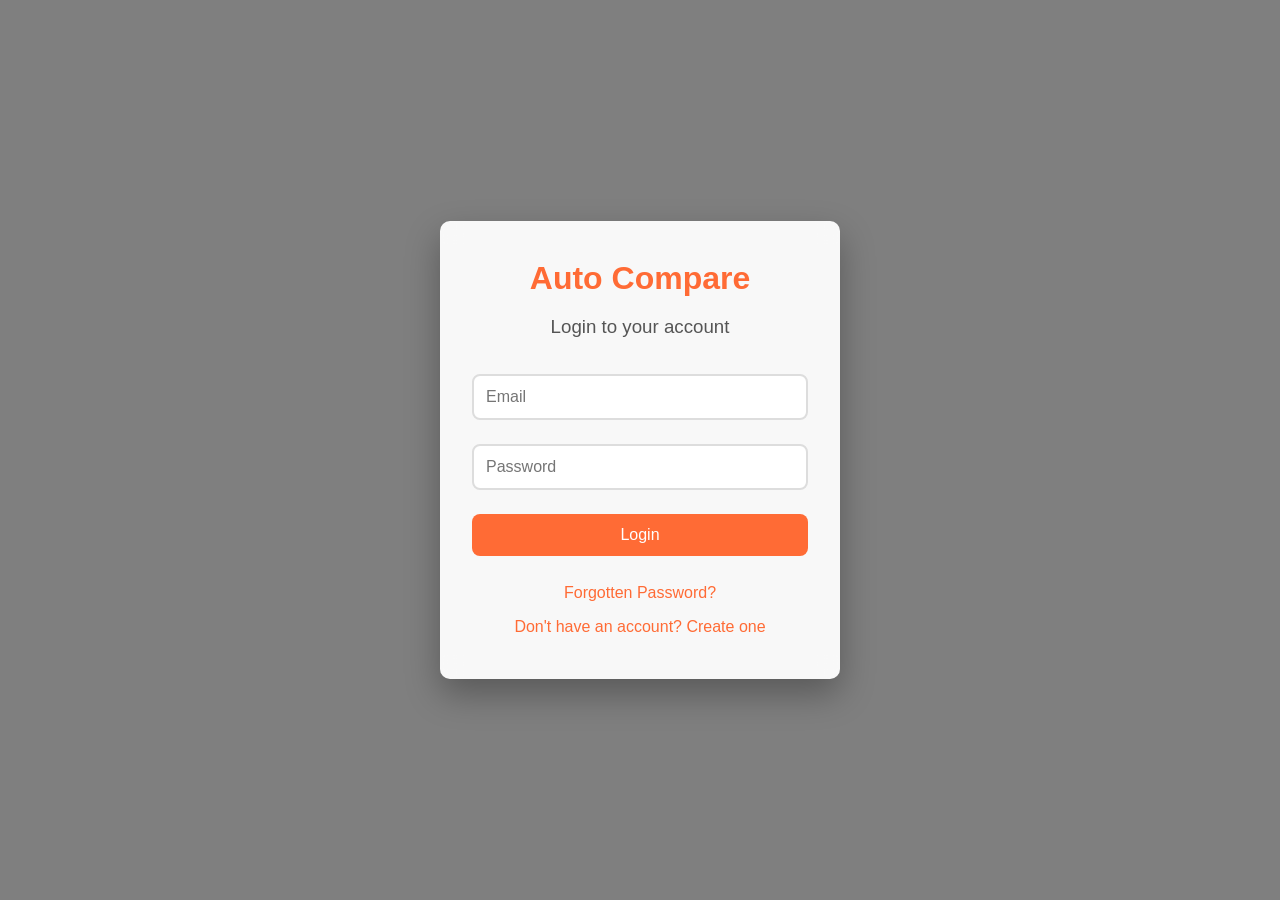
==== login.html @ 47264c5c "Create comprehensive car comparison website with multiple pages and features Co-authored-by: jcartoo" ====
<!DOCTYPE html>
<html lang="en">
<head>
    <meta charset="UTF-8">
    <meta name="viewport" content="width=device-width, initial-scale=1.0">
    <title>Auto Compare - Login</title>
    <link rel="stylesheet" href="styles.css">
</head>
<body class="login-body">
    <div class="login-container">
        <div class="login-form" id="loginForm">
            <h2>Auto Compare</h2>
            <h3>Login to your account</h3>
            <form>
                <div class="input-group">
                    <input type="email" placeholder="Email" required>
                </div>
                <div class="input-group">
                    <input type="password" placeholder="Password" required>
                </div>
                <button type="submit" class="login-btn" onclick="login()">Login</button>
            </form>
            <div class="login-links">
                <a href="#" onclick="showForgotPassword()">Forgotten Password?</a>
                <a href="#" onclick="showCreateAccount()">Don't have an account? Create one</a>
            </div>
        </div>

        <div class="forgot-password-form" id="forgotPasswordForm" style="display: none;">
            <h2>Auto Compare</h2>
            <h3>Reset Password</h3>
            <form>
                <div class="input-group">
                    <input type="email" placeholder="Enter your email" required>
                </div>
                <button type="submit" class="login-btn">Send Reset Link</button>
            </form>
            <div class="login-links">
                <a href="#" onclick="showLogin()">Back to Login</a>
            </div>
        </div>

        <div class="create-account-form" id="createAccountForm" style="display: none;">
            <h2>Auto Compare</h2>
            <h3>Create Account</h3>
            <form>
                <div class="input-group">
                    <input type="text" placeholder="Full Name" required>
                </div>
                <div class="input-group">
                    <input type="email" placeholder="Email" required>
                </div>
                <div class="input-group">
                    <input type="password" placeholder="Password" required>
                </div>
                <div class="input-group">
                    <input type="password" placeholder="Confirm Password" required>
                </div>
                <button type="submit" class="login-btn">Create Account</button>
            </form>
            <div class="login-links">
                <a href="#" onclick="showLogin()">Already have an account? Login</a>
            </div>
        </div>
    </div>
    <script src="script.js"></script>
</body>
</html>
---- styles.css ----
/* Global Styles */
* {
    margin: 0;
    padding: 0;
    box-sizing: border-box;
}

body {
    font-family: 'Arial', sans-serif;
    line-height: 1.6;
    color: #333;
}

/* Login Page Styles */
.login-body {
    background: linear-gradient(rgba(0,0,0,0.5), rgba(0,0,0,0.5)), 
                url('https://images.unsplash.com/photo-1493238792000-8113da705763?ixlib=rb-4.0.3') center/cover;
    min-height: 100vh;
    display: flex;
    align-items: center;
    justify-content: center;
}

.login-container {
    background: rgba(255, 255, 255, 0.95);
    padding: 2rem;
    border-radius: 10px;
    box-shadow: 0 15px 35px rgba(0, 0, 0, 0.3);
    width: 100%;
    max-width: 400px;
    backdrop-filter: blur(10px);
}

.login-form h2, .forgot-password-form h2, .create-account-form h2 {
    text-align: center;
    color: #FF6B35;
    margin-bottom: 0.5rem;
    font-size: 2rem;
    font-weight: bold;
}

.login-form h3, .forgot-password-form h3, .create-account-form h3 {
    text-align: center;
    color: #555;
    margin-bottom: 2rem;
    font-weight: normal;
}

.input-group {
    margin-bottom: 1.5rem;
}

.input-group input {
    width: 100%;
    padding: 12px;
    border: 2px solid #ddd;
    border-radius: 8px;
    font-size: 16px;
    transition: border-color 0.3s;
}

.input-group input:focus {
    outline: none;
    border-color: #FF6B35;
}

.login-btn {
    width: 100%;
    background: #FF6B35;
    color: white;
    padding: 12px;
    border: none;
    border-radius: 8px;
    font-size: 16px;
    cursor: pointer;
    transition: background-color 0.3s;
}

.login-btn:hover {
    background: #e55a2b;
}

.login-links {
    text-align: center;
    margin-top: 1.5rem;
}

.login-links a {
    color: #FF6B35;
    text-decoration: none;
    display: block;
    margin: 0.5rem 0;
    transition: color 0.3s;
}

.login-links a:hover {
    color: #e55a2b;
}

/* Header Styles */
.header {
    background: linear-gradient(135deg, #FF6B35, #F7931E);
    color: white;
    padding: 1rem 2rem;
    box-shadow: 0 2px 10px rgba(0,0,0,0.1);
}

.logo-container {
    display: flex;
    align-items: center;
    justify-content: center;
    margin-bottom: 1rem;
}

.logo {
    margin-right: 1rem;
    border-radius: 50%;
}

.logo-container h1 {
    font-size: 2.5rem;
    font-weight: bold;
    text-shadow: 2px 2px 4px rgba(0,0,0,0.3);
}

.navigation {
    display: flex;
    justify-content: center;
    gap: 2rem;
    flex-wrap: wrap;
}

.nav-link {
    color: white;
    text-decoration: none;
    padding: 0.5rem 1rem;
    border-radius: 25px;
    transition: all 0.3s ease;
    font-weight: 500;
}

.nav-link:hover, .nav-link.active {
    background: rgba(255, 255, 255, 0.2);
    transform: translateY(-2px);
}

.nav-link.logout {
    background: rgba(255, 255, 255, 0.1);
    border: 1px solid rgba(255, 255, 255, 0.3);
}

/* Home Page Styles */
.home-main {
    min-height: calc(100vh - 120px);
}

.slideshow-container {
    position: relative;
    max-width: 100%;
    margin: auto;
    height: 500px;
    overflow: hidden;
}

.slide {
    display: none;
    position: relative;
    width: 100%;
    height: 100%;
}

.slide.active {
    display: block;
}

.slide img {
    width: 100%;
    height: 100%;
    object-fit: cover;
}

.slide-content {
    position: absolute;
    bottom: 20%;
    left: 50%;
    transform: translateX(-50%);
    text-align: center;
    color: white;
    background: rgba(0, 0, 0, 0.7);
    padding: 2rem;
    border-radius: 10px;
    backdrop-filter: blur(10px);
}

.slide-content h2 {
    font-size: 2.5rem;
    margin-bottom: 1rem;
    text-shadow: 2px 2px 4px rgba(0,0,0,0.5);
}

.slide-content p {
    font-size: 1.2rem;
    max-width: 600px;
}

.slide-nav {
    position: absolute;
    top: 50%;
    transform: translateY(-50%);
    background: rgba(255, 255, 255, 0.8);
    border: none;
    font-size: 2rem;
    padding: 1rem;
    cursor: pointer;
    border-radius: 50%;
    transition: all 0.3s ease;
}

.slide-nav:hover {
    background: rgba(255, 255, 255, 1);
    transform: translateY(-50%) scale(1.1);
}

.slide-nav.prev {
    left: 20px;
}

.slide-nav.next {
    right: 20px;
}

.features-section {
    padding: 4rem 2rem;
    text-align: center;
}

.features-section h2 {
    font-size: 2.5rem;
    margin-bottom: 3rem;
    color: #FF6B35;
}

.features-grid {
    display: grid;
    grid-template-columns: repeat(auto-fit, minmax(250px, 1fr));
    gap: 2rem;
    max-width: 1200px;
    margin: 0 auto;
}

.feature-card {
    background: white;
    padding: 2rem;
    border-radius: 15px;
    box-shadow: 0 10px 30px rgba(0,0,0,0.1);
    transition: transform 0.3s ease;
}

.feature-card:hover {
    transform: translateY(-10px);
}

.feature-card h3 {
    color: #FF6B35;
    margin-bottom: 1rem;
    font-size: 1.5rem;
}

/* Compare Page Styles */
.compare-main {
    padding: 2rem;
    min-height: calc(100vh - 120px);
}

.compare-main h2 {
    text-align: center;
    color: #FF6B35;
    font-size: 2.5rem;
    margin-bottom: 2rem;
}

.compare-container {
    display: grid;
    grid-template-columns: 1fr auto 1fr;
    gap: 2rem;
    max-width: 1400px;
    margin: 0 auto;
    align-items: start;
}

.car-selection {
    background: white;
    padding: 2rem;
    border-radius: 15px;
    box-shadow: 0 10px 30px rgba(0,0,0,0.1);
}

.car-selection h3 {
    text-align: center;
    color: #FF6B35;
    margin-bottom: 1.5rem;
    font-size: 1.8rem;
}

.selection-controls {
    margin-bottom: 2rem;
}

.dropdown-container {
    margin-bottom: 1.5rem;
}

.dropdown-container label {
    display: block;
    margin-bottom: 0.5rem;
    font-weight: bold;
    color: #555;
}

.dropdown-container select,
.dropdown-container input {
    width: 100%;
    padding: 10px;
    border: 2px solid #ddd;
    border-radius: 8px;
    font-size: 14px;
    margin-bottom: 0.5rem;
}

.dropdown-container select:focus,
.dropdown-container input:focus {
    outline: none;
    border-color: #FF6B35;
}

.error-message {
    color: #e74c3c;
    font-size: 0.9rem;
    margin-top: 0.5rem;
}

.vs-divider {
    display: flex;
    align-items: center;
    justify-content: center;
    background: #FF6B35;
    color: white;
    font-size: 2rem;
    font-weight: bold;
    padding: 1rem;
    border-radius: 50%;
    width: 80px;
    height: 80px;
    margin-top: 6rem;
}

.car-display {
    min-height: 400px;
    text-align: center;
    padding: 2rem;
    border: 2px dashed #ddd;
    border-radius: 10px;
    background: #f9f9f9;
}

.car-info {
    text-align: left;
}

.car-info img {
    width: 100%;
    max-width: 300px;
    height: 200px;
    object-fit: cover;
    border-radius: 10px;
    margin-bottom: 1rem;
}

.car-info h4 {
    color: #FF6B35;
    font-size: 1.5rem;
    margin-bottom: 1rem;
}

.car-specs {
    list-style: none;
    margin-bottom: 1rem;
}

.car-specs li {
    padding: 0.5rem 0;
    border-bottom: 1px solid #eee;
}

.car-specs strong {
    color: #555;
}

.favourite-btn {
    background: #FF6B35;
    color: white;
    border: none;
    padding: 10px 20px;
    border-radius: 25px;
    cursor: pointer;
    font-size: 1rem;
    transition: all 0.3s ease;
    margin-top: 1rem;
}

.favourite-btn:hover {
    background: #e55a2b;
    transform: scale(1.05);
}

.favourite-btn.added {
    background: #27ae60;
}

.comparison-result {
    margin-top: 3rem;
    background: white;
    padding: 2rem;
    border-radius: 15px;
    box-shadow: 0 10px 30px rgba(0,0,0,0.1);
}

.comparison-result h3 {
    text-align: center;
    color: #FF6B35;
    margin-bottom: 2rem;
    font-size: 2rem;
}

.comparison-table {
    overflow-x: auto;
}

.comparison-table table {
    width: 100%;
    border-collapse: collapse;
    margin-top: 1rem;
}

.comparison-table th,
.comparison-table td {
    padding: 1rem;
    text-align: left;
    border-bottom: 1px solid #ddd;
}

.comparison-table th {
    background: #FF6B35;
    color: white;
    font-weight: bold;
}

.comparison-table .better {
    background: #d4edda;
    color: #155724;
    font-weight: bold;
}

.comparison-table .worse {
    background: #f8d7da;
    color: #721c24;
}

/* Favourites Page Styles */
.favourites-main {
    padding: 2rem;
    min-height: calc(100vh - 120px);
}

.favourites-main h2 {
    text-align: center;
    color: #FF6B35;
    font-size: 2.5rem;
    margin-bottom: 2rem;
}

.favourites-list {
    display: grid;
    grid-template-columns: repeat(auto-fit, minmax(300px, 1fr));
    gap: 2rem;
    max-width: 1200px;
    margin: 0 auto;
}

.favourite-car {
    background: white;
    padding: 1.5rem;
    border-radius: 15px;
    box-shadow: 0 10px 30px rgba(0,0,0,0.1);
    transition: transform 0.3s ease;
}

.favourite-car:hover {
    transform: translateY(-5px);
}

.favourite-car img {
    width: 100%;
    height: 200px;
    object-fit: cover;
    border-radius: 10px;
    margin-bottom: 1rem;
}

.favourite-car h4 {
    color: #FF6B35;
    margin-bottom: 1rem;
    font-size: 1.3rem;
}

.favourite-car .car-specs {
    margin-bottom: 1rem;
}

.remove-btn {
    background: #e74c3c;
    color: white;
    border: none;
    padding: 8px 16px;
    border-radius: 20px;
    cursor: pointer;
    font-size: 0.9rem;
    transition: all 0.3s ease;
}

.remove-btn:hover {
    background: #c0392b;
    transform: scale(1.05);
}

.no-favourites {
    text-align: center;
    padding: 4rem 2rem;
    color: #666;
}

.no-favourites h3 {
    color: #FF6B35;
    font-size: 2rem;
    margin-bottom: 1rem;
}

.no-favourites .btn {
    background: #FF6B35;
    color: white;
    padding: 12px 24px;
    text-decoration: none;
    border-radius: 25px;
    display: inline-block;
    margin-top: 1rem;
    transition: all 0.3s ease;
}

.no-favourites .btn:hover {
    background: #e55a2b;
    transform: translateY(-2px);
}

/* Feedback Page Styles */
.feedback-main {
    padding: 2rem;
    min-height: calc(100vh - 120px);
}

.feedback-main h2 {
    text-align: center;
    color: #FF6B35;
    font-size: 2.5rem;
    margin-bottom: 2rem;
}

.feedback-container {
    max-width: 600px;
    margin: 0 auto;
    background: white;
    padding: 2rem;
    border-radius: 15px;
    box-shadow: 0 10px 30px rgba(0,0,0,0.1);
}

.feedback-form .form-group {
    margin-bottom: 2rem;
}

.feedback-form label {
    display: block;
    margin-bottom: 0.5rem;
    font-weight: bold;
    color: #555;
}

.feedback-form input,
.feedback-form textarea {
    width: 100%;
    padding: 12px;
    border: 2px solid #ddd;
    border-radius: 8px;
    font-size: 16px;
    font-family: inherit;
}

.feedback-form input:focus,
.feedback-form textarea:focus {
    outline: none;
    border-color: #FF6B35;
}

.radio-group {
    display: flex;
    gap: 1rem;
    margin-top: 0.5rem;
}

.radio-group input[type="radio"] {
    width: auto;
    margin-right: 0.5rem;
}

.radio-group label {
    font-weight: normal;
    margin-bottom: 0;
}

.rating-container {
    margin-top: 0.5rem;
}

.star-rating {
    display: flex;
    gap: 0.5rem;
    margin-bottom: 0.5rem;
}

.star {
    font-size: 2rem;
    color: #ddd;
    cursor: pointer;
    transition: color 0.3s ease;
}

.star:hover,
.star.active {
    color: #FFD700;
}

#ratingText {
    color: #666;
    font-style: italic;
}

.submit-btn {
    width: 100%;
    background: #FF6B35;
    color: white;
    padding: 15px;
    border: none;
    border-radius: 8px;
    font-size: 18px;
    cursor: pointer;
    transition: background-color 0.3s;
}

.submit-btn:hover {
    background: #e55a2b;
}

.thank-you-message {
    text-align: center;
    padding: 3rem 2rem;
    background: white;
    border-radius: 15px;
    box-shadow: 0 10px 30px rgba(0,0,0,0.1);
    max-width: 600px;
    margin: 0 auto;
}

.thank-you-message h3 {
    color: #27ae60;
    font-size: 2rem;
    margin-bottom: 1rem;
}

.thank-you-message p {
    color: #666;
    font-size: 1.2rem;
}

/* Responsive Design */
@media (max-width: 768px) {
    .header {
        padding: 1rem;
    }
    
    .logo-container h1 {
        font-size: 2rem;
    }
    
    .navigation {
        gap: 1rem;
    }
    
    .nav-link {
        padding: 0.5rem;
        font-size: 0.9rem;
    }
    
    .compare-container {
        grid-template-columns: 1fr;
        gap: 1rem;
    }
    
    .vs-divider {
        order: 2;
        margin: 1rem auto;
    }
    
    .slide-content h2 {
        font-size: 1.8rem;
    }
    
    .slide-content p {
        font-size: 1rem;
    }
    
    .features-grid {
        grid-template-columns: 1fr;
    }
    
    .comparison-table {
        font-size: 0.9rem;
    }
}
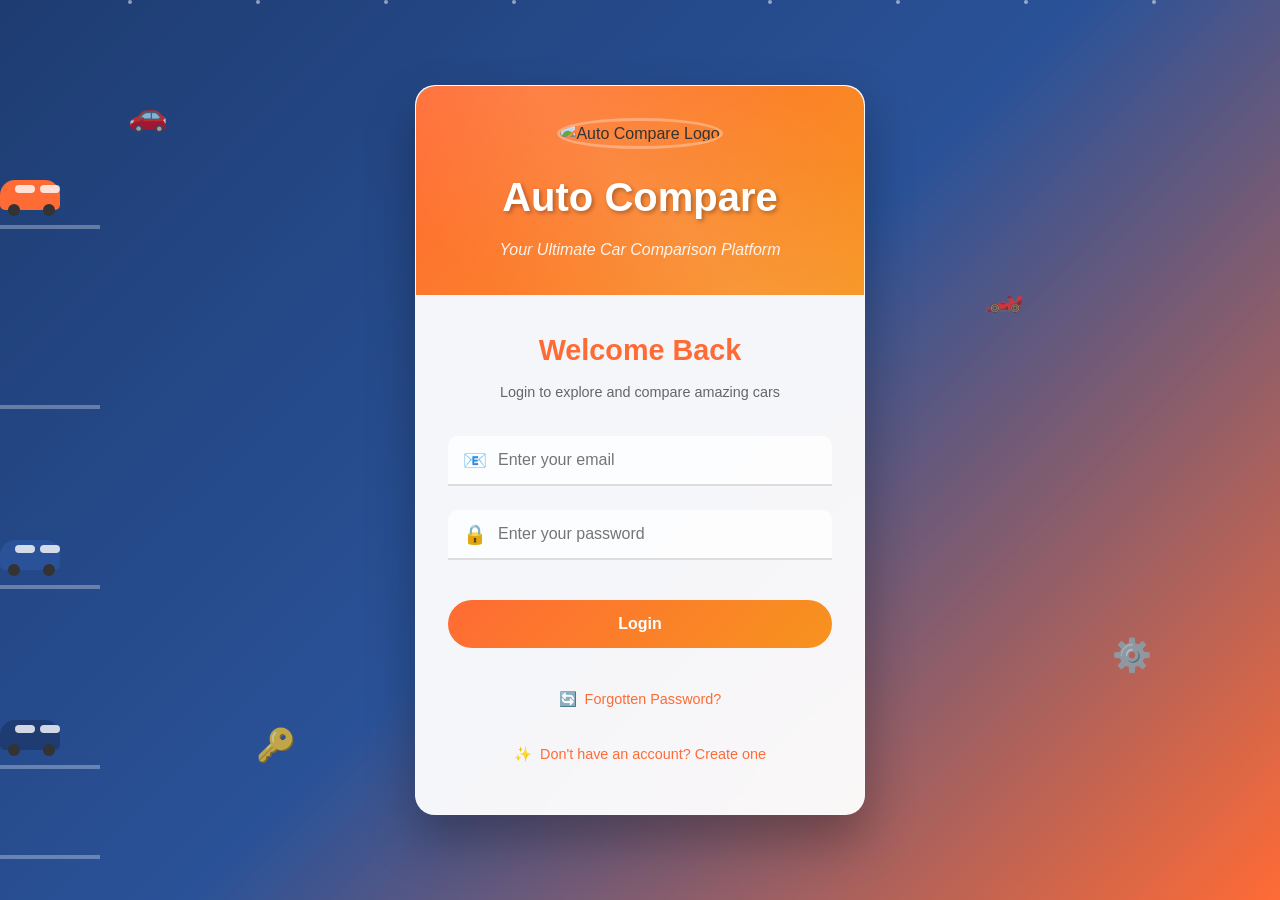
==== commit ca2a63e7: "Update login page, car database, and UI with Indian cars and enhanced features Co-authored-by: jcart" ====
--- a/login.html
+++ b/login.html
@@ -7,62 +7,151 @@
     <link rel="stylesheet" href="styles.css">
 </head>
 <body class="login-body">
+    <!-- Animated Background Elements -->
+    <div class="animated-background">
+        <div class="car-animation car1"></div>
+        <div class="car-animation car2"></div>
+        <div class="car-animation car3"></div>
+        <div class="road-lines">
+            <div class="road-line"></div>
+            <div class="road-line"></div>
+            <div class="road-line"></div>
+            <div class="road-line"></div>
+            <div class="road-line"></div>
+        </div>
+        <div class="floating-elements">
+            <div class="floating-element steering-wheel">🚗</div>
+            <div class="floating-element gear">⚙️</div>
+            <div class="floating-element speedometer">🏎️</div>
+            <div class="floating-element key">🔑</div>
+        </div>
+    </div>
+
+    <!-- Login Container -->
     <div class="login-container">
+        <div class="login-header">
+            <div class="logo-wrapper">
+                <div class="logo-animation">
+                    <img src="https://via.placeholder.com/80x80/FF6B35/FFFFFF?text=AC" alt="Auto Compare Logo" class="animated-logo">
+                </div>
+                <h1 class="brand-name">Auto Compare</h1>
+                <p class="tagline">Your Ultimate Car Comparison Platform</p>
+            </div>
+        </div>
+
         <div class="login-form" id="loginForm">
-            <h2>Auto Compare</h2>
-            <h3>Login to your account</h3>
+            <h3>Welcome Back</h3>
+            <p class="login-subtitle">Login to explore and compare amazing cars</p>
             <form>
                 <div class="input-group">
-                    <input type="email" placeholder="Email" required>
+                    <div class="input-wrapper">
+                        <span class="input-icon">📧</span>
+                        <input type="email" placeholder="Enter your email" required>
+                        <div class="input-underline"></div>
+                    </div>
                 </div>
                 <div class="input-group">
-                    <input type="password" placeholder="Password" required>
+                    <div class="input-wrapper">
+                        <span class="input-icon">🔒</span>
+                        <input type="password" placeholder="Enter your password" required>
+                        <div class="input-underline"></div>
+                    </div>
                 </div>
-                <button type="submit" class="login-btn" onclick="login()">Login</button>
+                <button type="submit" class="login-btn" onclick="login()">
+                    <span>Login</span>
+                    <div class="btn-animation"></div>
+                </button>
             </form>
             <div class="login-links">
-                <a href="#" onclick="showForgotPassword()">Forgotten Password?</a>
-                <a href="#" onclick="showCreateAccount()">Don't have an account? Create one</a>
+                <a href="#" onclick="showForgotPassword()" class="link-animated">
+                    <span>🔄</span>Forgotten Password?
+                </a>
+                <a href="#" onclick="showCreateAccount()" class="link-animated">
+                    <span>✨</span>Don't have an account? Create one
+                </a>
             </div>
         </div>
 
         <div class="forgot-password-form" id="forgotPasswordForm" style="display: none;">
-            <h2>Auto Compare</h2>
             <h3>Reset Password</h3>
+            <p class="login-subtitle">Enter your email to receive reset instructions</p>
             <form>
                 <div class="input-group">
-                    <input type="email" placeholder="Enter your email" required>
+                    <div class="input-wrapper">
+                        <span class="input-icon">📧</span>
+                        <input type="email" placeholder="Enter your email address" required>
+                        <div class="input-underline"></div>
+                    </div>
                 </div>
-                <button type="submit" class="login-btn">Send Reset Link</button>
+                <button type="submit" class="login-btn">
+                    <span>Send Reset Link</span>
+                    <div class="btn-animation"></div>
+                </button>
             </form>
             <div class="login-links">
-                <a href="#" onclick="showLogin()">Back to Login</a>
+                <a href="#" onclick="showLogin()" class="link-animated">
+                    <span>⬅️</span>Back to Login
+                </a>
             </div>
         </div>
 
         <div class="create-account-form" id="createAccountForm" style="display: none;">
-            <h2>Auto Compare</h2>
-            <h3>Create Account</h3>
+            <h3>Join Auto Compare</h3>
+            <p class="login-subtitle">Create your account to start comparing cars</p>
             <form>
                 <div class="input-group">
-                    <input type="text" placeholder="Full Name" required>
+                    <div class="input-wrapper">
+                        <span class="input-icon">👤</span>
+                        <input type="text" placeholder="Full Name" required>
+                        <div class="input-underline"></div>
+                    </div>
                 </div>
                 <div class="input-group">
-                    <input type="email" placeholder="Email" required>
+                    <div class="input-wrapper">
+                        <span class="input-icon">📧</span>
+                        <input type="email" placeholder="Email Address" required>
+                        <div class="input-underline"></div>
+                    </div>
                 </div>
                 <div class="input-group">
-                    <input type="password" placeholder="Password" required>
+                    <div class="input-wrapper">
+                        <span class="input-icon">🔒</span>
+                        <input type="password" placeholder="Create Password" required>
+                        <div class="input-underline"></div>
+                    </div>
                 </div>
                 <div class="input-group">
-                    <input type="password" placeholder="Confirm Password" required>
+                    <div class="input-wrapper">
+                        <span class="input-icon">🔐</span>
+                        <input type="password" placeholder="Confirm Password" required>
+                        <div class="input-underline"></div>
+                    </div>
                 </div>
-                <button type="submit" class="login-btn">Create Account</button>
+                <button type="submit" class="login-btn">
+                    <span>Create Account</span>
+                    <div class="btn-animation"></div>
+                </button>
             </form>
             <div class="login-links">
-                <a href="#" onclick="showLogin()">Already have an account? Login</a>
+                <a href="#" onclick="showLogin()" class="link-animated">
+                    <span>⬅️</span>Already have an account? Login
+                </a>
             </div>
         </div>
     </div>
+
+    <!-- Particles Effect -->
+    <div class="particles">
+        <div class="particle"></div>
+        <div class="particle"></div>
+        <div class="particle"></div>
+        <div class="particle"></div>
+        <div class="particle"></div>
+        <div class="particle"></div>
+        <div class="particle"></div>
+        <div class="particle"></div>
+    </div>
+
     <script src="script.js"></script>
 </body>
 </html>
--- a/styles.css
+++ b/styles.css
@@ -13,71 +13,391 @@
 
 /* Login Page Styles */
 .login-body {
-    background: linear-gradient(rgba(0,0,0,0.5), rgba(0,0,0,0.5)), 
-                url('https://images.unsplash.com/photo-1493238792000-8113da705763?ixlib=rb-4.0.3') center/cover;
+    background: linear-gradient(135deg, #1e3c72 0%, #2a5298 50%, #FF6B35 100%);
     min-height: 100vh;
     display: flex;
     align-items: center;
     justify-content: center;
+    overflow: hidden;
+    position: relative;
+}
+
+/* Animated Background Elements */
+.animated-background {
+    position: absolute;
+    top: 0;
+    left: 0;
+    width: 100%;
+    height: 100%;
+    z-index: 1;
+}
+
+.car-animation {
+    position: absolute;
+    width: 60px;
+    height: 30px;
+    background: #FF6B35;
+    border-radius: 15px 15px 5px 5px;
+    animation: moveCar 15s linear infinite;
+}
+
+.car-animation::before {
+    content: '';
+    position: absolute;
+    width: 12px;
+    height: 12px;
+    background: #333;
+    border-radius: 50%;
+    bottom: -6px;
+    left: 8px;
+    box-shadow: 35px 0 0 #333;
+}
+
+.car-animation::after {
+    content: '';
+    position: absolute;
+    width: 20px;
+    height: 8px;
+    background: rgba(255, 255, 255, 0.8);
+    border-radius: 4px;
+    top: 5px;
+    left: 15px;
+    box-shadow: 25px 0 0 rgba(255, 255, 255, 0.8);
+}
+
+.car1 {
+    top: 20%;
+    animation-delay: 0s;
+    animation-duration: 12s;
+}
+
+.car2 {
+    top: 60%;
+    animation-delay: 4s;
+    animation-duration: 18s;
+    background: #2a5298;
+}
+
+.car3 {
+    top: 80%;
+    animation-delay: 8s;
+    animation-duration: 15s;
+    background: #1e3c72;
+}
+
+@keyframes moveCar {
+    0% { transform: translateX(-100px); }
+    100% { transform: translateX(calc(100vw + 100px)); }
+}
+
+.road-lines {
+    position: absolute;
+    top: 0;
+    left: 0;
+    width: 100%;
+    height: 100%;
+}
+
+.road-line {
+    position: absolute;
+    width: 100px;
+    height: 4px;
+    background: rgba(255, 255, 255, 0.3);
+    animation: moveRoad 3s linear infinite;
+}
+
+.road-line:nth-child(1) { top: 25%; animation-delay: 0s; }
+.road-line:nth-child(2) { top: 45%; animation-delay: 0.6s; }
+.road-line:nth-child(3) { top: 65%; animation-delay: 1.2s; }
+.road-line:nth-child(4) { top: 85%; animation-delay: 1.8s; }
+.road-line:nth-child(5) { top: 95%; animation-delay: 2.4s; }
+
+@keyframes moveRoad {
+    0% { transform: translateX(-100px); opacity: 0; }
+    50% { opacity: 1; }
+    100% { transform: translateX(calc(100vw + 100px)); opacity: 0; }
+}
+
+.floating-elements {
+    position: absolute;
+    top: 0;
+    left: 0;
+    width: 100%;
+    height: 100%;
+}
+
+.floating-element {
+    position: absolute;
+    font-size: 2rem;
+    animation: float 6s ease-in-out infinite;
+    opacity: 0.7;
+}
+
+.steering-wheel {
+    top: 10%;
+    left: 10%;
+    animation-delay: 0s;
+}
+
+.gear {
+    top: 70%;
+    right: 10%;
+    animation-delay: 1.5s;
+}
+
+.speedometer {
+    top: 30%;
+    right: 20%;
+    animation-delay: 3s;
+}
+
+.key {
+    top: 80%;
+    left: 20%;
+    animation-delay: 4.5s;
+}
+
+@keyframes float {
+    0%, 100% { transform: translateY(0px) rotate(0deg); }
+    25% { transform: translateY(-20px) rotate(5deg); }
+    50% { transform: translateY(-40px) rotate(0deg); }
+    75% { transform: translateY(-20px) rotate(-5deg); }
+}
+
+.particles {
+    position: absolute;
+    top: 0;
+    left: 0;
+    width: 100%;
+    height: 100%;
+    z-index: 1;
+}
+
+.particle {
+    position: absolute;
+    width: 4px;
+    height: 4px;
+    background: rgba(255, 255, 255, 0.5);
+    border-radius: 50%;
+    animation: particle 20s linear infinite;
+}
+
+.particle:nth-child(1) { left: 10%; animation-delay: 0s; }
+.particle:nth-child(2) { left: 20%; animation-delay: 2s; }
+.particle:nth-child(3) { left: 30%; animation-delay: 4s; }
+.particle:nth-child(4) { left: 40%; animation-delay: 6s; }
+.particle:nth-child(5) { left: 60%; animation-delay: 8s; }
+.particle:nth-child(6) { left: 70%; animation-delay: 10s; }
+.particle:nth-child(7) { left: 80%; animation-delay: 12s; }
+.particle:nth-child(8) { left: 90%; animation-delay: 14s; }
+
+@keyframes particle {
+    0% { transform: translateY(100vh) scale(0); opacity: 0; }
+    10% { opacity: 1; }
+    90% { opacity: 1; }
+    100% { transform: translateY(-100px) scale(1); opacity: 0; }
 }
 
 .login-container {
     background: rgba(255, 255, 255, 0.95);
+    padding: 0;
+    border-radius: 20px;
+    box-shadow: 0 25px 50px rgba(0, 0, 0, 0.3);
+    width: 100%;
+    max-width: 450px;
+    backdrop-filter: blur(20px);
+    border: 1px solid rgba(255, 255, 255, 0.2);
+    position: relative;
+    z-index: 2;
+    overflow: hidden;
+    animation: containerFadeIn 1s ease-out;
+}
+
+@keyframes containerFadeIn {
+    0% { transform: translateY(50px) scale(0.9); opacity: 0; }
+    100% { transform: translateY(0) scale(1); opacity: 1; }
+}
+
+.login-header {
+    background: linear-gradient(135deg, #FF6B35, #F7931E);
     padding: 2rem;
-    border-radius: 10px;
-    box-shadow: 0 15px 35px rgba(0, 0, 0, 0.3);
-    width: 100%;
-    max-width: 400px;
-    backdrop-filter: blur(10px);
-}
-
-.login-form h2, .forgot-password-form h2, .create-account-form h2 {
+    text-align: center;
+    border-radius: 20px 20px 0 0;
+    position: relative;
+    overflow: hidden;
+}
+
+.login-header::before {
+    content: '';
+    position: absolute;
+    top: -50%;
+    left: -50%;
+    width: 200%;
+    height: 200%;
+    background: linear-gradient(45deg, transparent 30%, rgba(255, 255, 255, 0.1) 50%, transparent 70%);
+    animation: shine 3s infinite;
+}
+
+@keyframes shine {
+    0% { transform: translateX(-100%) translateY(-100%) rotate(45deg); }
+    100% { transform: translateX(100%) translateY(100%) rotate(45deg); }
+}
+
+.logo-wrapper {
+    position: relative;
+    z-index: 2;
+}
+
+.logo-animation {
+    display: inline-block;
+    animation: logoSpin 2s ease-in-out infinite alternate;
+}
+
+@keyframes logoSpin {
+    0% { transform: rotateY(0deg) scale(1); }
+    100% { transform: rotateY(360deg) scale(1.1); }
+}
+
+.animated-logo {
+    border-radius: 50%;
+    border: 3px solid rgba(255, 255, 255, 0.3);
+    transition: all 0.3s ease;
+}
+
+.brand-name {
+    color: white;
+    font-size: 2.5rem;
+    font-weight: bold;
+    margin: 1rem 0 0.5rem 0;
+    text-shadow: 2px 2px 4px rgba(0, 0, 0, 0.3);
+    animation: titleGlow 2s ease-in-out infinite alternate;
+}
+
+@keyframes titleGlow {
+    0% { text-shadow: 2px 2px 4px rgba(0, 0, 0, 0.3); }
+    100% { text-shadow: 2px 2px 20px rgba(255, 255, 255, 0.5); }
+}
+
+.tagline {
+    color: rgba(255, 255, 255, 0.9);
+    font-size: 1rem;
+    margin: 0;
+    font-style: italic;
+}
+
+.login-form, .forgot-password-form, .create-account-form {
+    padding: 2rem;
+    animation: formSlideIn 0.5s ease-out;
+}
+
+@keyframes formSlideIn {
+    0% { transform: translateX(20px); opacity: 0; }
+    100% { transform: translateX(0); opacity: 1; }
+}
+
+.login-form h3, .forgot-password-form h3, .create-account-form h3 {
     text-align: center;
     color: #FF6B35;
     margin-bottom: 0.5rem;
-    font-size: 2rem;
+    font-size: 1.8rem;
     font-weight: bold;
 }
 
-.login-form h3, .forgot-password-form h3, .create-account-form h3 {
-    text-align: center;
-    color: #555;
+.login-subtitle {
+    text-align: center;
+    color: #666;
     margin-bottom: 2rem;
-    font-weight: normal;
+    font-size: 0.9rem;
 }
 
 .input-group {
     margin-bottom: 1.5rem;
 }
 
+.input-wrapper {
+    position: relative;
+    display: flex;
+    align-items: center;
+}
+
+.input-icon {
+    position: absolute;
+    left: 15px;
+    font-size: 1.2rem;
+    z-index: 2;
+    color: #FF6B35;
+}
+
 .input-group input {
     width: 100%;
-    padding: 12px;
-    border: 2px solid #ddd;
-    border-radius: 8px;
+    padding: 15px 15px 15px 50px;
+    border: none;
+    border-bottom: 2px solid #ddd;
+    background: rgba(255, 255, 255, 0.8);
     font-size: 16px;
-    transition: border-color 0.3s;
+    transition: all 0.3s ease;
+    border-radius: 10px 10px 0 0;
 }
 
 .input-group input:focus {
     outline: none;
-    border-color: #FF6B35;
+    background: rgba(255, 255, 255, 1);
+    transform: translateY(-2px);
+    box-shadow: 0 5px 15px rgba(255, 107, 53, 0.2);
+}
+
+.input-underline {
+    position: absolute;
+    bottom: 0;
+    left: 0;
+    width: 0;
+    height: 2px;
+    background: linear-gradient(90deg, #FF6B35, #F7931E);
+    transition: width 0.3s ease;
+}
+
+.input-group input:focus + .input-underline {
+    width: 100%;
 }
 
 .login-btn {
     width: 100%;
-    background: #FF6B35;
-    color: white;
-    padding: 12px;
+    background: linear-gradient(135deg, #FF6B35, #F7931E);
+    color: white;
+    padding: 15px;
     border: none;
-    border-radius: 8px;
+    border-radius: 25px;
     font-size: 16px;
+    font-weight: bold;
     cursor: pointer;
-    transition: background-color 0.3s;
+    position: relative;
+    overflow: hidden;
+    transition: all 0.3s ease;
+    margin-top: 1rem;
 }
 
 .login-btn:hover {
-    background: #e55a2b;
+    transform: translateY(-2px);
+    box-shadow: 0 10px 25px rgba(255, 107, 53, 0.4);
+}
+
+.login-btn span {
+    position: relative;
+    z-index: 2;
+}
+
+.btn-animation {
+    position: absolute;
+    top: 0;
+    left: -100%;
+    width: 100%;
+    height: 100%;
+    background: linear-gradient(90deg, transparent, rgba(255, 255, 255, 0.2), transparent);
+    transition: left 0.5s ease;
+}
+
+.login-btn:hover .btn-animation {
+    left: 100%;
 }
 
 .login-links {
@@ -85,16 +405,30 @@
     margin-top: 1.5rem;
 }
 
-.login-links a {
+.link-animated {
     color: #FF6B35;
     text-decoration: none;
-    display: block;
+    display: inline-flex;
+    align-items: center;
     margin: 0.5rem 0;
-    transition: color 0.3s;
-}
-
-.login-links a:hover {
-    color: #e55a2b;
+    padding: 0.5rem;
+    border-radius: 15px;
+    transition: all 0.3s ease;
+    font-size: 0.9rem;
+}
+
+.link-animated span {
+    margin-right: 0.5rem;
+    transition: transform 0.3s ease;
+}
+
+.link-animated:hover {
+    background: rgba(255, 107, 53, 0.1);
+    transform: translateX(5px);
+}
+
+.link-animated:hover span {
+    transform: scale(1.2) rotate(10deg);
 }
 
 /* Header Styles */
@@ -367,13 +701,117 @@
     text-align: left;
 }
 
-.car-info img {
-    width: 100%;
-    max-width: 300px;
-    height: 200px;
+/* Car Image Gallery Styles */
+.car-image-gallery {
+    margin-bottom: 1rem;
+}
+
+.main-image-container {
+    position: relative;
+    width: 100%;
+    height: 250px;
+    border-radius: 15px;
+    overflow: hidden;
+    box-shadow: 0 8px 25px rgba(0,0,0,0.15);
+    margin-bottom: 1rem;
+}
+
+.car-gallery-image {
+    position: absolute;
+    top: 0;
+    left: 0;
+    width: 100%;
+    height: 100%;
     object-fit: cover;
-    border-radius: 10px;
-    margin-bottom: 1rem;
+    opacity: 0;
+    transition: opacity 0.5s ease;
+    cursor: pointer;
+}
+
+.car-gallery-image.active {
+    opacity: 1;
+}
+
+.car-gallery-image:hover {
+    transform: scale(1.02);
+    transition: all 0.3s ease;
+}
+
+.image-counter {
+    position: absolute;
+    top: 15px;
+    right: 15px;
+    background: rgba(0, 0, 0, 0.7);
+    color: white;
+    padding: 5px 12px;
+    border-radius: 20px;
+    font-size: 0.9rem;
+    font-weight: bold;
+    backdrop-filter: blur(10px);
+}
+
+.image-thumbnails {
+    display: flex;
+    gap: 10px;
+    overflow-x: auto;
+    padding: 5px;
+    scrollbar-width: thin;
+    scrollbar-color: #FF6B35 #f1f1f1;
+}
+
+.image-thumbnails::-webkit-scrollbar {
+    height: 6px;
+}
+
+.image-thumbnails::-webkit-scrollbar-track {
+    background: #f1f1f1;
+    border-radius: 3px;
+}
+
+.image-thumbnails::-webkit-scrollbar-thumb {
+    background: #FF6B35;
+    border-radius: 3px;
+}
+
+.thumbnail {
+    flex-shrink: 0;
+    width: 80px;
+    height: 60px;
+    border-radius: 8px;
+    overflow: hidden;
+    cursor: pointer;
+    position: relative;
+    border: 2px solid transparent;
+    transition: all 0.3s ease;
+}
+
+.thumbnail.active {
+    border-color: #FF6B35;
+    box-shadow: 0 4px 15px rgba(255, 107, 53, 0.3);
+}
+
+.thumbnail:hover {
+    transform: translateY(-2px);
+    box-shadow: 0 6px 20px rgba(0,0,0,0.2);
+}
+
+.thumbnail img {
+    width: 100%;
+    height: 100%;
+    object-fit: cover;
+}
+
+.thumbnail-label {
+    position: absolute;
+    bottom: 0;
+    left: 0;
+    right: 0;
+    background: linear-gradient(transparent, rgba(0,0,0,0.8));
+    color: white;
+    font-size: 0.7rem;
+    padding: 8px 4px 4px;
+    text-align: center;
+    font-weight: bold;
 }
 
 .car-info h4 {
@@ -388,12 +826,52 @@
 }
 
 .car-specs li {
-    padding: 0.5rem 0;
+    padding: 0.8rem 0;
     border-bottom: 1px solid #eee;
+    display: flex;
+    justify-content: space-between;
+    align-items: center;
 }
 
 .car-specs strong {
     color: #555;
+    font-weight: 600;
+}
+
+.features-list {
+    max-height: 120px;
+    overflow-y: auto;
+    padding: 0.5rem 0;
+    scrollbar-width: thin;
+    scrollbar-color: #FF6B35 #f1f1f1;
+}
+
+.features-list::-webkit-scrollbar {
+    width: 4px;
+}
+
+.features-list::-webkit-scrollbar-track {
+    background: #f1f1f1;
+    border-radius: 2px;
+}
+
+.features-list::-webkit-scrollbar-thumb {
+    background: #FF6B35;
+    border-radius: 2px;
+}
+
+.features-list li {
+    padding: 0.3rem 0;
+    color: #666;
+    font-size: 0.9rem;
+    border-bottom: none;
+}
+
+.features-list li::before {
+    content: "✓";
+    color: #27ae60;
+    font-weight: bold;
+    margin-right: 0.5rem;
 }
 
 .favourite-btn {
@@ -499,12 +977,76 @@
     transform: translateY(-5px);
 }
 
-.favourite-car img {
+/* Favourites Image Gallery */
+.fav-image-gallery {
+    margin-bottom: 1rem;
+}
+
+.fav-main-image {
+    position: relative;
     width: 100%;
     height: 200px;
+    border-radius: 10px;
+    overflow: hidden;
+    margin-bottom: 0.5rem;
+}
+
+.fav-gallery-image {
+    position: absolute;
+    top: 0;
+    left: 0;
+    width: 100%;
+    height: 100%;
     object-fit: cover;
-    border-radius: 10px;
-    margin-bottom: 1rem;
+    opacity: 0;
+    transition: opacity 0.3s ease;
+}
+
+.fav-gallery-image.active {
+    opacity: 1;
+}
+
+.fav-thumbnails {
+    display: flex;
+    gap: 5px;
+    justify-content: center;
+}
+
+.fav-thumbnail {
+    width: 40px;
+    height: 30px;
+    border-radius: 4px;
+    overflow: hidden;
+    cursor: pointer;
+    border: 1px solid transparent;
+    transition: all 0.2s ease;
+}
+
+.fav-thumbnail.active {
+    border-color: #FF6B35;
+}
+
+.fav-thumbnail:hover {
+    transform: scale(1.1);
+}
+
+.fav-thumbnail img {
+    width: 100%;
+    height: 100%;
+    object-fit: cover;
+}
+
+.more-images {
+    display: flex;
+    align-items: center;
+    justify-content: center;
+    width: 40px;
+    height: 30px;
+    background: rgba(255, 107, 53, 0.8);
+    color: white;
+    font-size: 0.7rem;
+    font-weight: bold;
+    border-radius: 4px;
 }
 
 .favourite-car h4 {
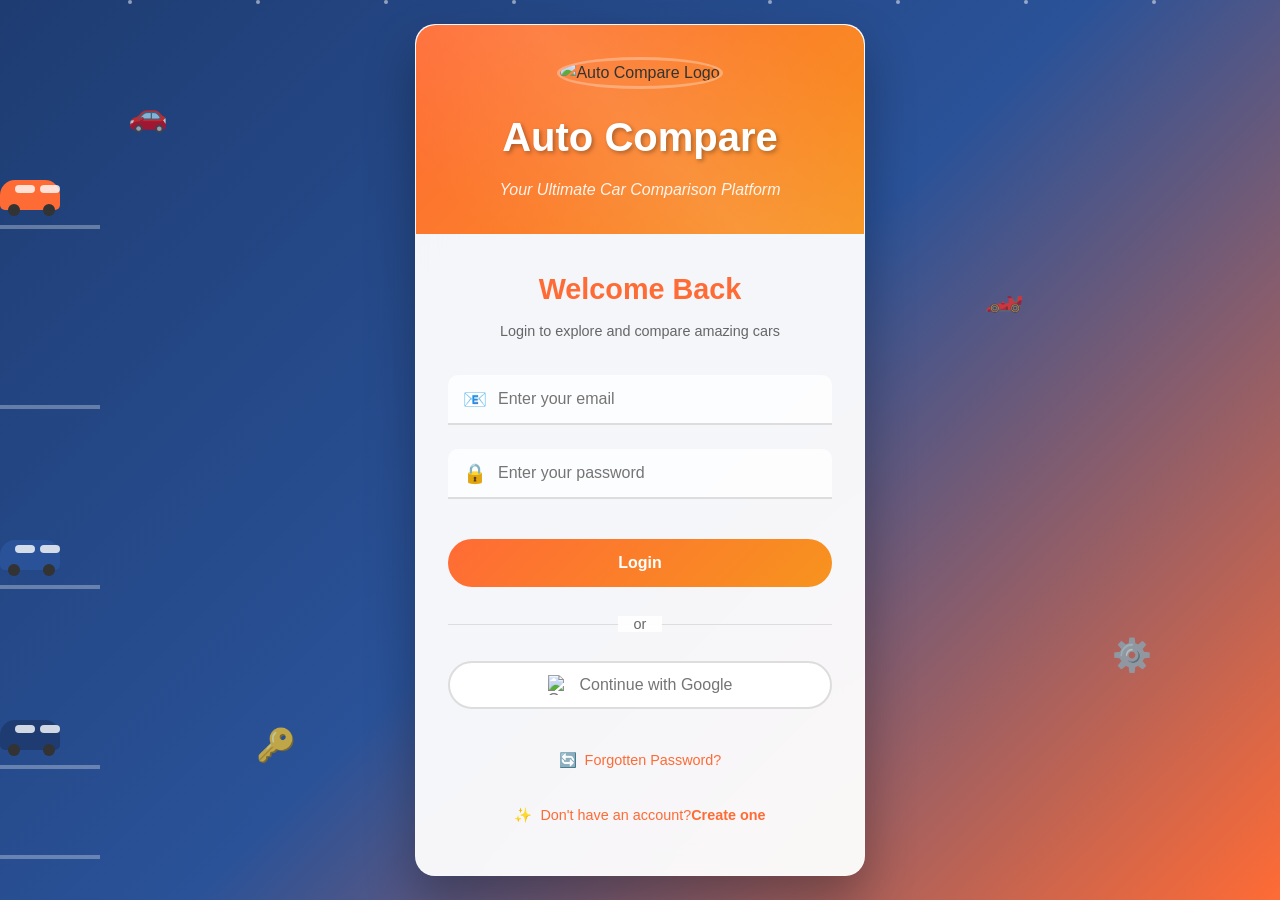
==== commit 5745a44a: "Enhance car comparison platform with advanced features and UI improvements Co-authored-by: jcartoon7" ====
--- a/login.html
+++ b/login.html
@@ -62,12 +62,21 @@
                     <div class="btn-animation"></div>
                 </button>
             </form>
+            <div class="divider">
+                <span>or</span>
+            </div>
+
+            <button type="button" class="google-login-btn" onclick="loginWithGoogle()">
+                <img src="https://developers.google.com/identity/images/g-logo.png" alt="Google" class="google-icon">
+                <span>Continue with Google</span>
+            </button>
+
             <div class="login-links">
                 <a href="#" onclick="showForgotPassword()" class="link-animated">
                     <span>🔄</span>Forgotten Password?
                 </a>
                 <a href="#" onclick="showCreateAccount()" class="link-animated">
-                    <span>✨</span>Don't have an account? Create one
+                    <span>✨</span>Don't have an account? <strong>Create one</strong>
                 </a>
             </div>
         </div>
@@ -88,6 +97,15 @@
                     <div class="btn-animation"></div>
                 </button>
             </form>
+            <div class="divider">
+                <span>or</span>
+            </div>
+
+            <button type="button" class="google-login-btn" onclick="loginWithGoogle()">
+                <img src="https://developers.google.com/identity/images/g-logo.png" alt="Google" class="google-icon">
+                <span>Continue with Google</span>
+            </button>
+
             <div class="login-links">
                 <a href="#" onclick="showLogin()" class="link-animated">
                     <span>⬅️</span>Back to Login
@@ -132,9 +150,18 @@
                     <div class="btn-animation"></div>
                 </button>
             </form>
+            <div class="divider">
+                <span>or</span>
+            </div>
+
+            <button type="button" class="google-login-btn" onclick="loginWithGoogle()">
+                <img src="https://developers.google.com/identity/images/g-logo.png" alt="Google" class="google-icon">
+                <span>Continue with Google</span>
+            </button>
+
             <div class="login-links">
                 <a href="#" onclick="showLogin()" class="link-animated">
-                    <span>⬅️</span>Already have an account? Login
+                    <span>⬅️</span>Already have an account? <strong>Login</strong>
                 </a>
             </div>
         </div>
--- a/styles.css
+++ b/styles.css
@@ -431,6 +431,67 @@
     transform: scale(1.2) rotate(10deg);
 }
 
+/* Google Login Button */
+.divider {
+    text-align: center;
+    margin: 1.5rem 0;
+    position: relative;
+}
+
+.divider::before {
+    content: '';
+    position: absolute;
+    top: 50%;
+    left: 0;
+    right: 0;
+    height: 1px;
+    background: #ddd;
+    z-index: 1;
+}
+
+.divider span {
+    background: rgba(255, 255, 255, 0.95);
+    padding: 0 1rem;
+    color: #666;
+    font-size: 0.9rem;
+    position: relative;
+    z-index: 2;
+}
+
+.google-login-btn {
+    width: 100%;
+    background: white;
+    color: #757575;
+    border: 2px solid #ddd;
+    border-radius: 25px;
+    padding: 12px 20px;
+    font-size: 16px;
+    font-weight: 500;
+    cursor: pointer;
+    display: flex;
+    align-items: center;
+    justify-content: center;
+    gap: 12px;
+    transition: all 0.3s ease;
+    margin-bottom: 1rem;
+}
+
+.google-login-btn:hover {
+    border-color: #4285f4;
+    box-shadow: 0 4px 15px rgba(66, 133, 244, 0.2);
+    transform: translateY(-1px);
+}
+
+.google-icon {
+    width: 20px;
+    height: 20px;
+}
+
+.login-links strong {
+    color: #FF6B35;
+    font-weight: 600;
+}
+
 /* Header Styles */
 .header {
     background: linear-gradient(135deg, #FF6B35, #F7931E);
@@ -604,13 +665,33 @@
 .compare-main {
     padding: 2rem;
     min-height: calc(100vh - 120px);
-}
-
-.compare-main h2 {
-    text-align: center;
+    background: linear-gradient(135deg, #f8f9fa 0%, #e9ecef 100%);
+}
+
+.compare-header {
+    text-align: center;
+    margin-bottom: 3rem;
+    padding: 2rem;
+    background: white;
+    border-radius: 20px;
+    box-shadow: 0 10px 30px rgba(0,0,0,0.1);
+}
+
+.compare-header h2 {
     color: #FF6B35;
-    font-size: 2.5rem;
-    margin-bottom: 2rem;
+    font-size: 2.8rem;
+    margin-bottom: 1rem;
+    font-weight: 700;
+    background: linear-gradient(135deg, #FF6B35, #F7931E);
+    -webkit-background-clip: text;
+    -webkit-text-fill-color: transparent;
+    background-clip: text;
+}
+
+.compare-subtitle {
+    color: #666;
+    font-size: 1.2rem;
+    font-weight: 300;
 }
 
 .compare-container {
@@ -625,15 +706,45 @@
 .car-selection {
     background: white;
     padding: 2rem;
-    border-radius: 15px;
-    box-shadow: 0 10px 30px rgba(0,0,0,0.1);
-}
-
-.car-selection h3 {
-    text-align: center;
-    color: #FF6B35;
-    margin-bottom: 1.5rem;
-    font-size: 1.8rem;
+    border-radius: 20px;
+    box-shadow: 0 15px 35px rgba(0,0,0,0.1);
+    border: 1px solid rgba(255, 107, 53, 0.1);
+    transition: all 0.3s ease;
+}
+
+.car-selection:hover {
+    transform: translateY(-5px);
+    box-shadow: 0 20px 40px rgba(0,0,0,0.15);
+}
+
+.selection-header {
+    text-align: center;
+    margin-bottom: 2rem;
+    padding-bottom: 1rem;
+    border-bottom: 2px solid #f8f9fa;
+}
+
+.selection-header h3 {
+    color: #333;
+    font-size: 1.5rem;
+    font-weight: 600;
+    display: flex;
+    align-items: center;
+    justify-content: center;
+    gap: 0.5rem;
+}
+
+.car-number {
+    background: linear-gradient(135deg, #FF6B35, #F7931E);
+    color: white;
+    width: 30px;
+    height: 30px;
+    border-radius: 50%;
+    display: flex;
+    align-items: center;
+    justify-content: center;
+    font-size: 1rem;
+    font-weight: bold;
 }
 
 .selection-controls {
@@ -645,26 +756,49 @@
 }
 
 .dropdown-container label {
-    display: block;
-    margin-bottom: 0.5rem;
-    font-weight: bold;
-    color: #555;
-}
-
-.dropdown-container select,
-.dropdown-container input {
-    width: 100%;
-    padding: 10px;
-    border: 2px solid #ddd;
-    border-radius: 8px;
-    font-size: 14px;
-    margin-bottom: 0.5rem;
-}
-
-.dropdown-container select:focus,
-.dropdown-container input:focus {
+    display: flex;
+    align-items: center;
+    gap: 0.5rem;
+    margin-bottom: 0.8rem;
+    font-weight: 600;
+    color: #333;
+    font-size: 1rem;
+}
+
+.label-icon {
+    font-size: 1.2rem;
+}
+
+.professional-select {
+    width: 100%;
+    padding: 15px 20px;
+    border: 2px solid #e9ecef;
+    border-radius: 12px;
+    font-size: 16px;
+    background: #f8f9fa;
+    color: #333;
+    transition: all 0.3s ease;
+    cursor: pointer;
+    margin-bottom: 1rem;
+}
+
+.professional-select:focus {
     outline: none;
     border-color: #FF6B35;
+    background: white;
+    box-shadow: 0 0 0 3px rgba(255, 107, 53, 0.1);
+}
+
+.professional-select:disabled {
+    background: #e9ecef;
+    color: #6c757d;
+    cursor: not-allowed;
+}
+
+.professional-select option {
+    padding: 10px;
+    background: white;
+    color: #333;
 }
 
 .error-message {
@@ -675,26 +809,66 @@
 
 .vs-divider {
     display: flex;
+    flex-direction: column;
     align-items: center;
     justify-content: center;
-    background: #FF6B35;
-    color: white;
-    font-size: 2rem;
-    font-weight: bold;
-    padding: 1rem;
-    border-radius: 50%;
+    margin: 0 2rem;
+    position: relative;
+    margin-top: 6rem;
+}
+
+.vs-circle {
+    background: linear-gradient(135deg, #FF6B35, #F7931E);
+    color: white;
     width: 80px;
     height: 80px;
-    margin-top: 6rem;
+    border-radius: 50%;
+    display: flex;
+    align-items: center;
+    justify-content: center;
+    font-size: 1.5rem;
+    font-weight: bold;
+    box-shadow: 0 10px 25px rgba(255, 107, 53, 0.3);
+    z-index: 2;
+    position: relative;
+}
+
+.vs-line {
+    position: absolute;
+    width: 2px;
+    height: 100%;
+    background: linear-gradient(to bottom, transparent, #FF6B35, transparent);
+    z-index: 1;
 }
 
 .car-display {
     min-height: 400px;
-    text-align: center;
     padding: 2rem;
-    border: 2px dashed #ddd;
-    border-radius: 10px;
-    background: #f9f9f9;
+    border: 2px solid #f1f3f4;
+    border-radius: 15px;
+    background: #f8f9fa;
+    transition: all 0.3s ease;
+}
+
+.empty-state {
+    display: flex;
+    flex-direction: column;
+    align-items: center;
+    justify-content: center;
+    height: 300px;
+    color: #6c757d;
+    text-align: center;
+}
+
+.empty-icon {
+    font-size: 4rem;
+    margin-bottom: 1rem;
+    opacity: 0.5;
+}
+
+.empty-state p {
+    font-size: 1.1rem;
+    margin: 0;
 }
 
 .car-info {
@@ -898,50 +1072,137 @@
 .comparison-result {
     margin-top: 3rem;
     background: white;
+    border-radius: 20px;
+    box-shadow: 0 15px 35px rgba(0,0,0,0.1);
+    overflow: hidden;
+}
+
+.comparison-header {
+    text-align: center;
     padding: 2rem;
+    background: linear-gradient(135deg, #f8f9fa, #e9ecef);
+    border-bottom: 1px solid #dee2e6;
+}
+
+.comparison-header h3 {
+    color: #333;
+    margin-bottom: 0.5rem;
+    font-size: 1.8rem;
+    font-weight: 700;
+}
+
+.comparison-header p {
+    color: #666;
+    margin: 0;
+    font-size: 1rem;
+}
+
+.comparison-content {
+    padding: 2rem;
+}
+
+.comparison-summary {
+    margin-bottom: 2rem;
+}
+
+.summary-card {
+    background: linear-gradient(135deg, #28a745, #20c997);
+    color: white;
+    padding: 1.5rem;
     border-radius: 15px;
-    box-shadow: 0 10px 30px rgba(0,0,0,0.1);
-}
-
-.comparison-result h3 {
-    text-align: center;
-    color: #FF6B35;
-    margin-bottom: 2rem;
+    text-align: center;
+    box-shadow: 0 8px 25px rgba(40, 167, 69, 0.3);
+}
+
+.summary-icon {
     font-size: 2rem;
+    margin-bottom: 0.5rem;
+}
+
+.summary-card h4 {
+    margin: 0.5rem 0;
+    font-size: 1.3rem;
+}
+
+.summary-card p {
+    margin: 0;
+    font-size: 1.1rem;
+    opacity: 0.9;
+}
+
+.comparison-table-container {
+    overflow-x: auto;
+    border-radius: 15px;
+    box-shadow: 0 5px 15px rgba(0,0,0,0.05);
 }
 
 .comparison-table {
-    overflow-x: auto;
-}
-
-.comparison-table table {
     width: 100%;
     border-collapse: collapse;
-    margin-top: 1rem;
-}
-
-.comparison-table th,
+    font-size: 1rem;
+    background: white;
+}
+
+.comparison-table th {
+    padding: 20px 15px;
+    text-align: left;
+    background: linear-gradient(135deg, #FF6B35, #F7931E);
+    color: white;
+    font-weight: 600;
+    font-size: 1.1rem;
+    position: sticky;
+    top: 0;
+    z-index: 10;
+}
+
 .comparison-table td {
-    padding: 1rem;
-    text-align: left;
-    border-bottom: 1px solid #ddd;
-}
-
-.comparison-table th {
-    background: #FF6B35;
-    color: white;
+    padding: 15px;
+    border-bottom: 1px solid #f1f3f4;
+    transition: all 0.3s ease;
+}
+
+.comparison-table tr:hover {
+    background: #f8f9fa;
+}
+
+.feature-column {
+    font-weight: 600;
+    color: #333;
+    background: #f8f9fa !important;
+    border-right: 2px solid #e9ecef;
+}
+
+.car-column {
+    text-align: center;
+}
+
+.better {
+    background: rgba(40, 167, 69, 0.15) !important;
+    color: #155724;
+    font-weight: 600;
+    position: relative;
+}
+
+.better::after {
+    content: '✓';
+    position: absolute;
+    right: 10px;
+    color: #28a745;
     font-weight: bold;
 }
 
-.comparison-table .better {
-    background: #d4edda;
-    color: #155724;
+.worse {
+    background: rgba(220, 53, 69, 0.15) !important;
+    color: #721c24;
+    position: relative;
+}
+
+.worse::after {
+    content: '✗';
+    position: absolute;
+    right: 10px;
+    color: #dc3545;
     font-weight: bold;
-}
-
-.comparison-table .worse {
-    background: #f8d7da;
-    color: #721c24;
 }
 
 /* Favourites Page Styles */
@@ -1276,4 +1537,330 @@
     .comparison-table {
         font-size: 0.9rem;
     }
+}
+
+/* Professional Car Details Styling */
+.car-header {
+    display: flex;
+    justify-content: space-between;
+    align-items: center;
+    margin-bottom: 1.5rem;
+    padding-bottom: 1rem;
+    border-bottom: 2px solid #f1f3f4;
+}
+
+.car-header h4 {
+    margin: 0;
+    color: #333;
+    font-size: 1.4rem;
+    font-weight: 700;
+}
+
+.car-price {
+    background: linear-gradient(135deg, #28a745, #20c997);
+    color: white;
+    padding: 0.5rem 1rem;
+    border-radius: 8px;
+    font-weight: bold;
+    font-size: 1.1rem;
+}
+
+.car-specs-container {
+    margin-bottom: 1.5rem;
+}
+
+.specs-grid {
+    display: grid;
+    grid-template-columns: repeat(auto-fit, minmax(180px, 1fr));
+    gap: 1rem;
+    margin-bottom: 1rem;
+}
+
+.spec-item {
+    display: flex;
+    align-items: center;
+    gap: 0.8rem;
+    padding: 1rem;
+    background: #f8f9fa;
+    border-radius: 10px;
+    border-left: 4px solid #FF6B35;
+    transition: all 0.3s ease;
+}
+
+.spec-item:hover {
+    background: #e9ecef;
+    transform: translateY(-2px);
+}
+
+.spec-icon {
+    font-size: 1.3rem;
+    min-width: 24px;
+}
+
+.spec-content {
+    display: flex;
+    flex-direction: column;
+}
+
+.spec-label {
+    font-size: 0.85rem;
+    color: #666;
+    margin-bottom: 0.2rem;
+}
+
+.spec-value {
+    font-weight: 600;
+    color: #333;
+    font-size: 0.95rem;
+}
+
+.features-section {
+    margin-bottom: 1.5rem;
+}
+
+.features-section h5 {
+    display: flex;
+    align-items: center;
+    gap: 0.5rem;
+    margin-bottom: 1rem;
+    color: #333;
+    font-size: 1.1rem;
+    font-weight: 600;
+}
+
+.section-icon {
+    font-size: 1.2rem;
+}
+
+.features-list {
+    display: grid;
+    grid-template-columns: repeat(auto-fit, minmax(200px, 1fr));
+    gap: 0.5rem;
+    list-style: none;
+    padding: 0;
+    margin: 0;
+}
+
+.features-list li {
+    display: flex;
+    align-items: center;
+    gap: 0.5rem;
+    padding: 0.5rem;
+    background: #f8f9fa;
+    border-radius: 6px;
+    font-size: 0.9rem;
+}
+
+.feature-check {
+    color: #28a745;
+    font-weight: bold;
+}
+
+.favourite-btn {
+    width: 100%;
+    background: linear-gradient(135deg, #FF6B35, #F7931E);
+    color: white;
+    border: none;
+    padding: 12px 20px;
+    border-radius: 10px;
+    font-size: 1rem;
+    font-weight: 600;
+    cursor: pointer;
+    transition: all 0.3s ease;
+    display: flex;
+    align-items: center;
+    justify-content: center;
+    gap: 0.5rem;
+}
+
+.favourite-btn:hover {
+    transform: translateY(-2px);
+    box-shadow: 0 8px 20px rgba(255, 107, 53, 0.3);
+}
+
+.favourite-btn.added {
+    background: linear-gradient(135deg, #28a745, #20c997);
+}
+
+.fav-icon {
+    font-size: 1.2rem;
+}
+
+/* Enhanced Favourites Page */
+.empty-favourites {
+    text-align: center;
+    padding: 4rem 2rem;
+    color: #666;
+}
+
+.empty-favourites .empty-icon {
+    font-size: 4rem;
+    margin-bottom: 1rem;
+    opacity: 0.5;
+}
+
+.empty-favourites h3 {
+    color: #333;
+    margin-bottom: 1rem;
+    font-size: 1.8rem;
+}
+
+.explore-btn {
+    display: inline-flex;
+    align-items: center;
+    gap: 0.5rem;
+    background: linear-gradient(135deg, #FF6B35, #F7931E);
+    color: white;
+    text-decoration: none;
+    padding: 12px 24px;
+    border-radius: 10px;
+    font-weight: 600;
+    margin-top: 1rem;
+    transition: all 0.3s ease;
+}
+
+.explore-btn:hover {
+    transform: translateY(-2px);
+    box-shadow: 0 8px 20px rgba(255, 107, 53, 0.3);
+}
+
+.car-specs-grid {
+    display: grid;
+    grid-template-columns: repeat(auto-fit, minmax(120px, 1fr));
+    gap: 0.8rem;
+    margin: 1rem 0;
+}
+
+.car-specs-grid .spec-item {
+    flex-direction: column;
+    text-align: center;
+    padding: 0.8rem;
+    gap: 0.3rem;
+}
+
+.spec-text {
+    font-size: 0.85rem;
+    color: #333;
+    font-weight: 500;
+}
+
+.features-preview {
+    display: flex;
+    flex-wrap: wrap;
+    gap: 0.5rem;
+    margin: 1rem 0;
+}
+
+.feature-tag {
+    background: #e8f5e8;
+    color: #155724;
+    padding: 0.3rem 0.6rem;
+    border-radius: 15px;
+    font-size: 0.8rem;
+    font-weight: 500;
+}
+
+.more-features {
+    background: #e9ecef;
+    color: #6c757d;
+    padding: 0.3rem 0.6rem;
+    border-radius: 15px;
+    font-size: 0.8rem;
+}
+
+.car-actions {
+    display: flex;
+    gap: 0.8rem;
+    margin-top: 1rem;
+}
+
+.compare-btn, .remove-btn {
+    flex: 1;
+    display: flex;
+    align-items: center;
+    justify-content: center;
+    gap: 0.5rem;
+    padding: 10px 16px;
+    border: none;
+    border-radius: 8px;
+    font-size: 0.9rem;
+    font-weight: 600;
+    cursor: pointer;
+    transition: all 0.3s ease;
+}
+
+.compare-btn {
+    background: linear-gradient(135deg, #007bff, #0056b3);
+    color: white;
+}
+
+.compare-btn:hover {
+    transform: translateY(-1px);
+    box-shadow: 0 4px 12px rgba(0, 123, 255, 0.3);
+}
+
+.remove-btn {
+    background: linear-gradient(135deg, #dc3545, #c82333);
+    color: white;
+}
+
+.remove-btn:hover {
+    transform: translateY(-1px);
+    box-shadow: 0 4px 12px rgba(220, 53, 69, 0.3);
+}
+
+.btn-icon {
+    font-size: 1rem;
+}
+
+/* Loading spinner for Google login */
+.login-spinner {
+    width: 20px;
+    height: 20px;
+    border: 2px solid #f3f3f3;
+    border-top: 2px solid #4285f4;
+    border-radius: 50%;
+    animation: spin 1s linear infinite;
+}
+
+@keyframes spin {
+    0% { transform: rotate(0deg); }
+    100% { transform: rotate(360deg); }
+}
+
+/* Feature icons in comparison table */
+.feature-icon {
+    margin-right: 0.5rem;
+    font-size: 1.1rem;
+}
+
+/* Enhanced Mobile Responsiveness */
+@media (max-width: 768px) {
+    .specs-grid {
+        grid-template-columns: repeat(auto-fit, minmax(150px, 1fr));
+    }
+    
+    .car-actions {
+        flex-direction: column;
+    }
+    
+    .compare-header h2 {
+        font-size: 2rem;
+    }
+    
+    .car-header {
+        flex-direction: column;
+        gap: 1rem;
+        text-align: center;
+    }
+    
+    .vs-divider {
+        transform: rotate(90deg);
+    }
+    
+    .vs-circle {
+        width: 60px;
+        height: 60px;
+        font-size: 1.2rem;
+    }
 }
